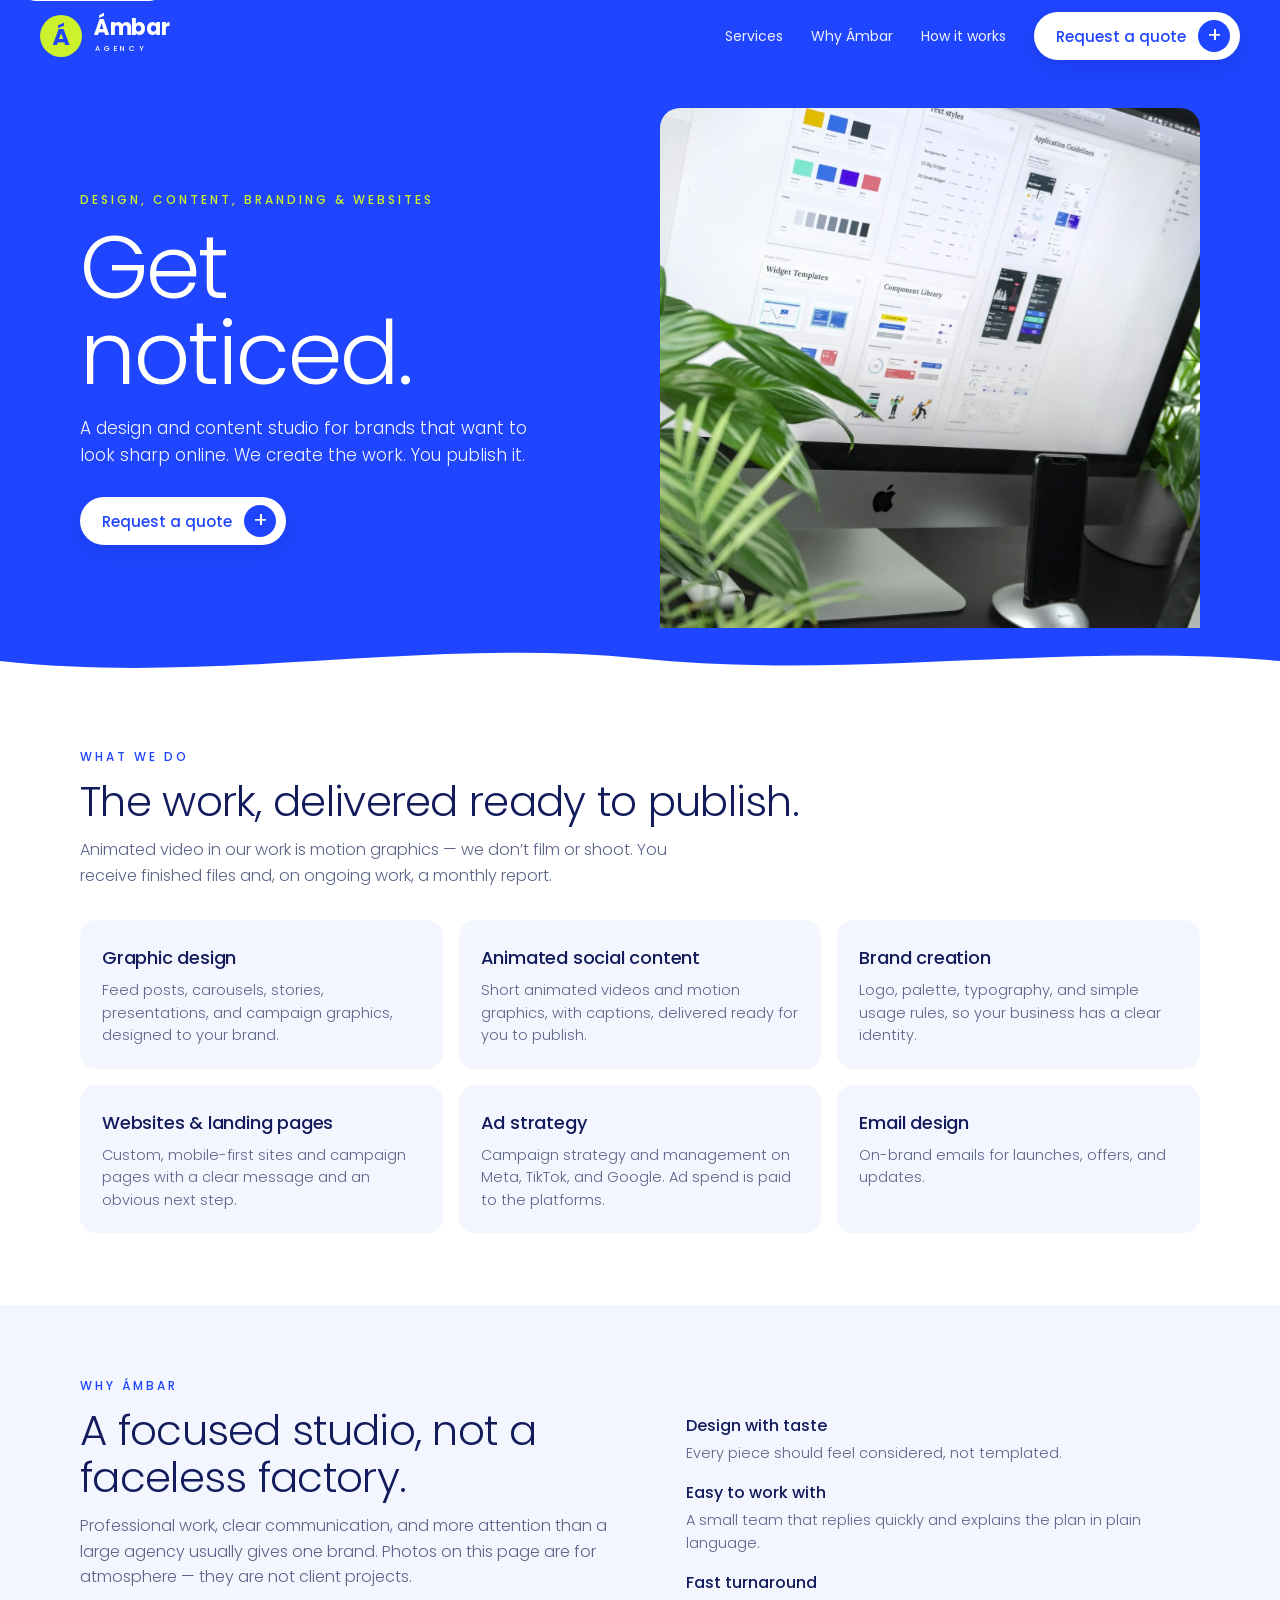
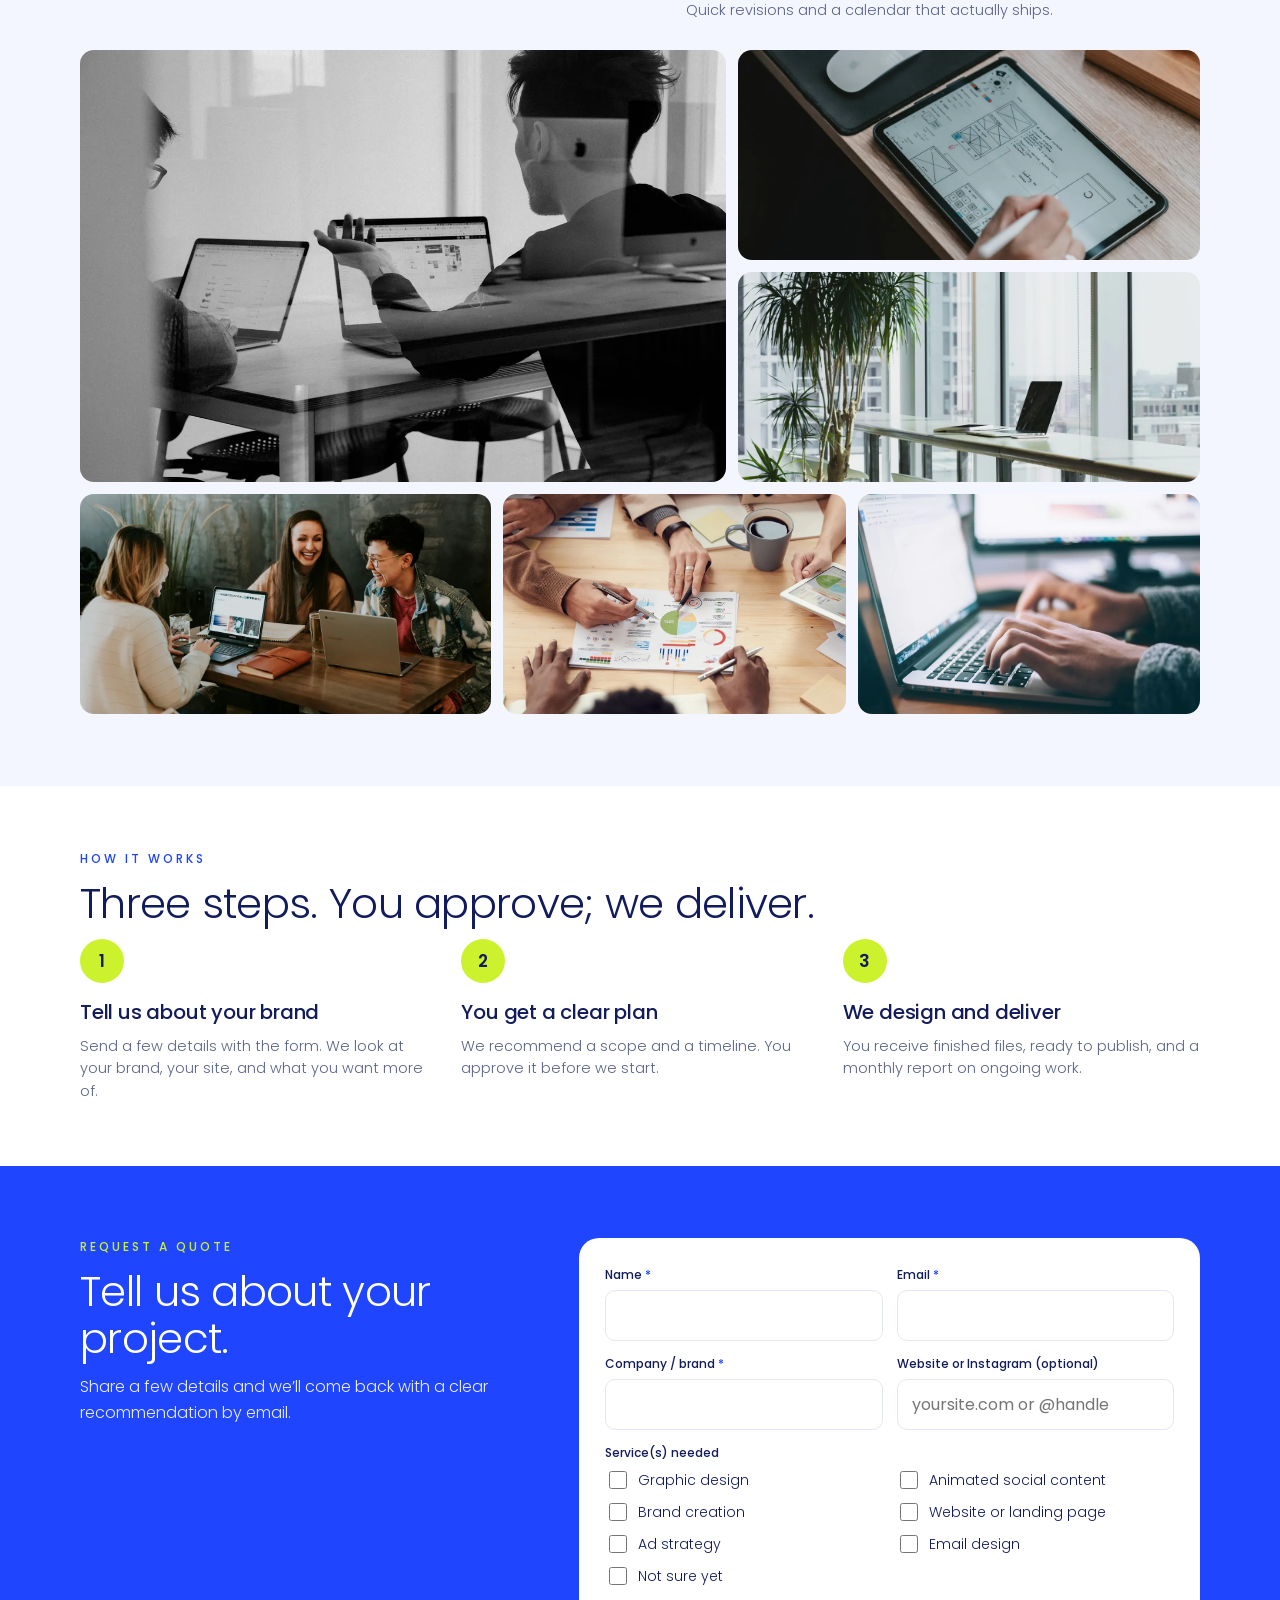
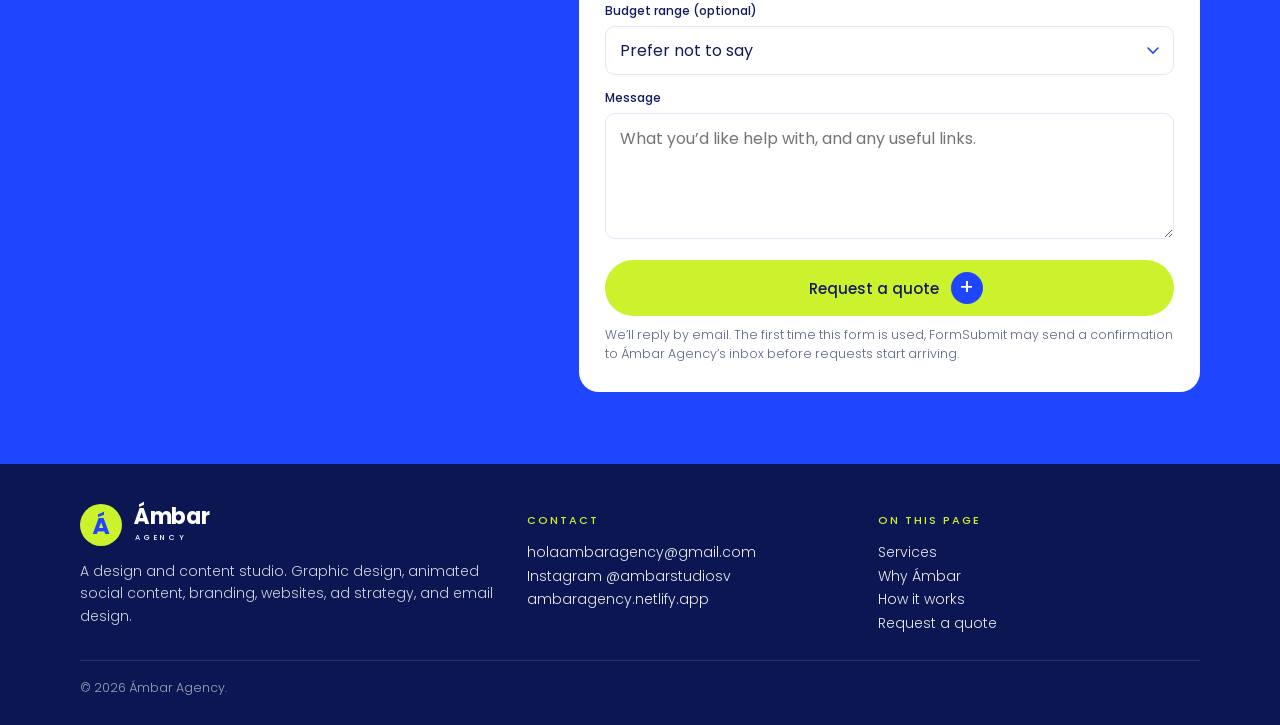
==== index.html @ e2cdd773 "Publish landing page Co-authored-by: AmbarAgency <AmbarAgency@users.noreply.github.com>" ====
<!DOCTYPE html>
<html lang="en">
<head>
  <meta charset="utf-8">
  <meta name="viewport" content="width=device-width, initial-scale=1, viewport-fit=cover">
  <title>Ámbar Agency — Design, content, branding &amp; websites</title>
  <meta name="description" content="A design and content studio. Graphic design, animated social content, brand identity, websites, ad strategy, and email design for businesses that want to look sharp and get noticed.">
  <link rel="icon" href="assets/images/favicon.svg" type="image/svg+xml">
  <link rel="stylesheet" href="assets/css/styles.css">
</head>
<body>
  <a class="skip" href="#main">Skip to content</a>

  <header class="site-header">
    <div class="wrap">
      <a class="logo" href="#top" aria-label="Ámbar Agency home">
        <span class="mark" aria-hidden="true">Á</span>
        <span class="wordmark">
          <div class="name">Ámbar</div>
          <div class="sub">AGENCY</div>
        </span>
      </a>
      <button class="menu-toggle" type="button" aria-expanded="false" aria-controls="site-nav" aria-label="Open menu">
        <span></span>
      </button>
      <nav class="nav" id="site-nav">
        <a href="#services">Services</a>
        <a href="#why">Why Ámbar</a>
        <a href="#how">How it works</a>
        <a class="btn btn-light" href="#quote">Request a quote <i class="plus" aria-hidden="true">+</i></a>
      </nav>
    </div>
  </header>

  <main id="main">
    <section class="hero" id="top">
      <div class="wrap hero-grid">
        <div>
          <p class="eyebrow">Design, content, branding &amp; websites</p>
          <h1>Get<br>noticed.</h1>
          <p class="lede">A design and content studio for brands that want to look sharp online. We create the work. You publish it.</p>
          <div class="hero-cta">
            <a class="btn btn-light" href="#quote">Request a quote <i class="plus" aria-hidden="true">+</i></a>
          </div>
        </div>
        <div class="hero-photo"><picture>
              <source srcset="img/hero-workspace.webp" type="image/webp">
              <img src="img/hero-workspace.jpg" alt="A design workspace with a computer showing a brand design system, plants, and a keyboard." width="1400" height="1750">
            </picture>
        </div>
      </div>
      <svg class="hero-wave" viewBox="0 0 1440 80" preserveAspectRatio="none" aria-hidden="true">
        <path d="M0 40 C 240 80, 480 0, 720 36 C 960 72, 1200 8, 1440 40 L 1440 80 L 0 80 Z" fill="currentColor"/>
      </svg>
    </section>

    <section class="services" id="services">
      <div class="wrap">
        <p class="eyebrow sec-kicker">What we do</p>
        <h2 class="sec-title">The work, delivered ready to publish.</h2>
        <p class="sec-lead">Animated video in our work is motion graphics — we don’t film or shoot. You receive finished files and, on ongoing work, a monthly report.</p>
        <div class="svc-grid">
          <article class="svc">
            <h3>Graphic design</h3>
            <p>Feed posts, carousels, stories, presentations, and campaign graphics, designed to your brand.</p>
          </article>
          <article class="svc">
            <h3>Animated social content</h3>
            <p>Short animated videos and motion graphics, with captions, delivered ready for you to publish.</p>
          </article>
          <article class="svc">
            <h3>Brand creation</h3>
            <p>Logo, palette, typography, and simple usage rules, so your business has a clear identity.</p>
          </article>
          <article class="svc">
            <h3>Websites &amp; landing pages</h3>
            <p>Custom, mobile-first sites and campaign pages with a clear message and an obvious next step.</p>
          </article>
          <article class="svc">
            <h3>Ad strategy</h3>
            <p>Campaign strategy and management on Meta, TikTok, and Google. Ad spend is paid to the platforms.</p>
          </article>
          <article class="svc">
            <h3>Email design</h3>
            <p>On-brand emails for launches, offers, and updates.</p>
          </article>
        </div>
      </div>
    </section>

    <section class="why" id="why">
      <div class="wrap">
        <div class="why-top">
          <div>
            <p class="eyebrow sec-kicker">Why Ámbar</p>
            <h2 class="sec-title">A focused studio, not a faceless factory.</h2>
            <p class="sec-lead">Professional work, clear communication, and more attention than a large agency usually gives one brand. Photos on this page are for atmosphere — they are not client projects.</p>
          </div>
          <div class="why-points">
            <div>
              <h3>Design with taste</h3>
              <p>Every piece should feel considered, not templated.</p>
            </div>
            <div>
              <h3>Easy to work with</h3>
              <p>A small team that replies quickly and explains the plan in plain language.</p>
            </div>
            <div>
              <h3>Fast turnaround</h3>
              <p>Quick revisions and a calendar that actually ships.</p>
            </div>
          </div>
        </div>
        <div class="mosaic">
          <figure class="wide"><picture>
              <source srcset="img/studio-session.webp" type="image/webp">
              <img src="img/studio-session.jpg" alt="People reviewing work on laptops in a bright studio." width="1200" height="800" loading="lazy">
            </picture></figure>
          <figure><picture>
              <source srcset="img/design-tablet.webp" type="image/webp">
              <img src="img/design-tablet.jpg" alt="A person sketching a website layout on a tablet." width="1200" height="800" loading="lazy">
            </picture></figure>
          <figure><picture>
              <source srcset="img/bright-office.webp" type="image/webp">
              <img src="img/bright-office.jpg" alt="A bright office desk with a laptop by a window." width="1200" height="800" loading="lazy">
            </picture></figure>
        </div>
        <div class="band">
          <figure><picture>
              <source srcset="img/team-collab.webp" type="image/webp">
              <img src="img/team-collab.jpg" alt="Three colleagues collaborating with laptops at a wooden table." width="1200" height="800" loading="lazy">
            </picture></figure>
          <figure><picture>
              <source srcset="img/strategy-table.webp" type="image/webp">
              <img src="img/strategy-table.jpg" alt="A team reviewing charts and a tablet around a shared table." width="1200" height="675" loading="lazy">
            </picture></figure>
          <figure><picture>
              <source srcset="img/laptop-work.webp" type="image/webp">
              <img src="img/laptop-work.jpg" alt="Hands typing on a laptop at a desk." width="1200" height="798" loading="lazy">
            </picture></figure>
        </div>
      </div>
    </section>

    <section class="how" id="how">
      <div class="wrap">
        <p class="eyebrow sec-kicker">How it works</p>
        <h2 class="sec-title">Three steps. You approve; we deliver.</h2>
        <div class="steps">
          <article class="step">
            <div class="n">1</div>
            <h3>Tell us about your brand</h3>
            <p>Send a few details with the form. We look at your brand, your site, and what you want more of.</p>
          </article>
          <article class="step">
            <div class="n">2</div>
            <h3>You get a clear plan</h3>
            <p>We recommend a scope and a timeline. You approve it before we start.</p>
          </article>
          <article class="step">
            <div class="n">3</div>
            <h3>We design and deliver</h3>
            <p>You receive finished files, ready to publish, and a monthly report on ongoing work.</p>
          </article>
        </div>
      </div>
    </section>

    <section class="quote" id="quote">
      <div class="wrap quote-grid">
        <div>
          <p class="eyebrow sec-kicker">Request a quote</p>
          <h2 class="sec-title">Tell us about your project.</h2>
          <p class="sec-lead">Share a few details and we’ll come back with a clear recommendation by email.</p>
        </div>
        <form class="quote-form" id="quote-form" action="https://formsubmit.co/holaambaragency@gmail.com" method="POST">
          <input type="hidden" name="_subject" value="New quote request - Ambar Agency">
          <input type="hidden" name="_template" value="table">
          <input type="hidden" name="_captcha" value="false">
          <input type="hidden" name="_next" value="https://ambaragency.github.io/thank-you.html">
          <input class="honey" type="text" name="_honey" tabindex="-1" autocomplete="off" aria-hidden="true">

          <div class="form-row">
            <div class="field">
              <label for="name">Name <span class="req">*</span></label>
              <input type="text" id="name" name="name" autocomplete="name" required>
            </div>
            <div class="field">
              <label for="email">Email <span class="req">*</span></label>
              <input type="email" id="email" name="email" autocomplete="email" required>
            </div>
          </div>
          <div class="form-row">
            <div class="field">
              <label for="company">Company / brand <span class="req">*</span></label>
              <input type="text" id="company" name="company" autocomplete="organization" required>
            </div>
            <div class="field">
              <label for="website">Website or Instagram (optional)</label>
              <input type="text" id="website" name="website" placeholder="yoursite.com or @handle" autocomplete="url">
            </div>
          </div>

          <span class="checks-label">Service(s) needed</span>
          <div class="checks">
            <label class="check"><input type="checkbox" name="services" value="Graphic design"> Graphic design</label>
            <label class="check"><input type="checkbox" name="services" value="Animated social content"> Animated social content</label>
            <label class="check"><input type="checkbox" name="services" value="Brand creation"> Brand creation</label>
            <label class="check"><input type="checkbox" name="services" value="Website or landing page"> Website or landing page</label>
            <label class="check"><input type="checkbox" name="services" value="Ad strategy"> Ad strategy</label>
            <label class="check"><input type="checkbox" name="services" value="Email design"> Email design</label>
            <label class="check"><input type="checkbox" name="services" value="Not sure yet"> Not sure yet</label>
          </div>

          <div class="field">
            <label for="budget">Budget range (optional)</label>
            <select id="budget" name="budget">
              <option value="">Prefer not to say</option>
              <option value="A one-off project">A one-off project</option>
              <option value="An ongoing collaboration">An ongoing collaboration</option>
              <option value="A website or brand project">A website or brand project</option>
              <option value="Not sure yet">Not sure yet</option>
            </select>
          </div>
          <div class="field">
            <label for="message">Message</label>
            <textarea id="message" name="message" rows="4" placeholder="What you’d like help with, and any useful links."></textarea>
          </div>
          <div class="form-actions">
            <button class="btn btn-lime" type="submit">Request a quote <i class="plus" aria-hidden="true">+</i></button>
          </div>
          <p class="form-note">We’ll reply by email. The first time this form is used, FormSubmit may send a confirmation to Ámbar Agency’s inbox before requests start arriving.</p>
        </form>
      </div>
    </section>
  </main>

  <footer class="site-footer">
    <div class="wrap">
      <div class="foot-grid">
        <div>
          <a class="logo" href="#top" aria-label="Ámbar Agency home">
            <span class="mark" aria-hidden="true">Á</span>
            <span class="wordmark">
              <div class="name">Ámbar</div>
              <div class="sub">AGENCY</div>
            </span>
          </a>
          <p>A design and content studio. Graphic design, animated social content, branding, websites, ad strategy, and email design.</p>
        </div>
        <div class="foot-col">
          <h3>Contact</h3>
          <ul>
            <li><a href="mailto:holaambaragency@gmail.com">holaambaragency@gmail.com</a></li>
            <li><a href="https://www.instagram.com/ambarstudiosv" target="_blank" rel="noopener noreferrer">Instagram @ambarstudiosv</a></li>
            <li><a href="https://ambaragency.netlify.app/" target="_blank" rel="noopener noreferrer">ambaragency.netlify.app</a></li>
          </ul>
        </div>
        <div class="foot-col">
          <h3>On this page</h3>
          <ul>
            <li><a href="#services">Services</a></li>
            <li><a href="#why">Why Ámbar</a></li>
            <li><a href="#how">How it works</a></li>
            <li><a href="#quote">Request a quote</a></li>
          </ul>
        </div>
      </div>
      <div class="foot-bottom">© 2026 Ámbar Agency.</div>
    </div>
  </footer>

  <div class="mobile-cta">
    <a class="btn btn-lime" href="#quote">Request a quote <i class="plus" aria-hidden="true">+</i></a>
  </div>

  <script src="assets/js/main.js"></script>
</body>
</html>
---- assets/css/styles.css ----
/* Ámbar Agency — restaurant landing page */

@font-face {
  font-family: "Poppins";
  font-style: normal;
  font-weight: 300;
  font-display: swap;
  src: url("../fonts/poppins-300-latin-ext.woff2") format("woff2");
  unicode-range: U+0100-02BA, U+02BD-02C5, U+02C7-02CC, U+02CE-02D7, U+02DD-02FF, U+0304, U+0308, U+0329, U+1D00-1DBF, U+1E00-1E9F, U+1EF2-1EFF, U+2020, U+20A0-20AB, U+20AD-20C4, U+2113, U+2C60-2C7F, U+A720-A7FF;
}
@font-face {
  font-family: "Poppins";
  font-style: normal;
  font-weight: 300;
  font-display: swap;
  src: url("../fonts/poppins-300-latin.woff2") format("woff2");
  unicode-range: U+0000-00FF, U+0131, U+0152-0153, U+02BB-02BC, U+02C6, U+02DA, U+02DC, U+0304, U+0308, U+0329, U+2000-206F, U+20AC, U+2122, U+2191, U+2193, U+2212, U+2215, U+FEFF, U+FFFD;
}
@font-face {
  font-family: "Poppins";
  font-style: normal;
  font-weight: 400;
  font-display: swap;
  src: url("../fonts/poppins-400-latin-ext.woff2") format("woff2");
  unicode-range: U+0100-02BA, U+02BD-02C5, U+02C7-02CC, U+02CE-02D7, U+02DD-02FF, U+0304, U+0308, U+0329, U+1D00-1DBF, U+1E00-1E9F, U+1EF2-1EFF, U+2020, U+20A0-20AB, U+20AD-20C4, U+2113, U+2C60-2C7F, U+A720-A7FF;
}
@font-face {
  font-family: "Poppins";
  font-style: normal;
  font-weight: 400;
  font-display: swap;
  src: url("../fonts/poppins-400-latin.woff2") format("woff2");
  unicode-range: U+0000-00FF, U+0131, U+0152-0153, U+02BB-02BC, U+02C6, U+02DA, U+02DC, U+0304, U+0308, U+0329, U+2000-206F, U+20AC, U+2122, U+2191, U+2193, U+2212, U+2215, U+FEFF, U+FFFD;
}
@font-face {
  font-family: "Poppins";
  font-style: normal;
  font-weight: 500;
  font-display: swap;
  src: url("../fonts/poppins-500-latin-ext.woff2") format("woff2");
  unicode-range: U+0100-02BA, U+02BD-02C5, U+02C7-02CC, U+02CE-02D7, U+02DD-02FF, U+0304, U+0308, U+0329, U+1D00-1DBF, U+1E00-1E9F, U+1EF2-1EFF, U+2020, U+20A0-20AB, U+20AD-20C4, U+2113, U+2C60-2C7F, U+A720-A7FF;
}
@font-face {
  font-family: "Poppins";
  font-style: normal;
  font-weight: 500;
  font-display: swap;
  src: url("../fonts/poppins-500-latin.woff2") format("woff2");
  unicode-range: U+0000-00FF, U+0131, U+0152-0153, U+02BB-02BC, U+02C6, U+02DA, U+02DC, U+0304, U+0308, U+0329, U+2000-206F, U+20AC, U+2122, U+2191, U+2193, U+2212, U+2215, U+FEFF, U+FFFD;
}
@font-face {
  font-family: "Poppins";
  font-style: normal;
  font-weight: 600;
  font-display: swap;
  src: url("../fonts/poppins-600-latin-ext.woff2") format("woff2");
  unicode-range: U+0100-02BA, U+02BD-02C5, U+02C7-02CC, U+02CE-02D7, U+02DD-02FF, U+0304, U+0308, U+0329, U+1D00-1DBF, U+1E00-1E9F, U+1EF2-1EFF, U+2020, U+20A0-20AB, U+20AD-20C4, U+2113, U+2C60-2C7F, U+A720-A7FF;
}
@font-face {
  font-family: "Poppins";
  font-style: normal;
  font-weight: 600;
  font-display: swap;
  src: url("../fonts/poppins-600-latin.woff2") format("woff2");
  unicode-range: U+0000-00FF, U+0131, U+0152-0153, U+02BB-02BC, U+02C6, U+02DA, U+02DC, U+0304, U+0308, U+0329, U+2000-206F, U+20AC, U+2122, U+2191, U+2193, U+2212, U+2215, U+FEFF, U+FFFD;
}
@font-face {
  font-family: "Poppins";
  font-style: normal;
  font-weight: 700;
  font-display: swap;
  src: url("../fonts/poppins-700-latin-ext.woff2") format("woff2");
  unicode-range: U+0100-02BA, U+02BD-02C5, U+02C7-02CC, U+02CE-02D7, U+02DD-02FF, U+0304, U+0308, U+0329, U+1D00-1DBF, U+1E00-1E9F, U+1EF2-1EFF, U+2020, U+20A0-20AB, U+20AD-20C4, U+2113, U+2C60-2C7F, U+A720-A7FF;
}
@font-face {
  font-family: "Poppins";
  font-style: normal;
  font-weight: 700;
  font-display: swap;
  src: url("../fonts/poppins-700-latin.woff2") format("woff2");
  unicode-range: U+0000-00FF, U+0131, U+0152-0153, U+02BB-02BC, U+02C6, U+02DA, U+02DC, U+0304, U+0308, U+0329, U+2000-206F, U+20AC, U+2122, U+2191, U+2193, U+2212, U+2215, U+FEFF, U+FFFD;
}

:root {
  --blue: #1F45FF;
  --lime: #CCF22E;
  --navy: #0C1652;
  --ink: #121C5C;
  --muted: #5B6488;
  --bg: #F4F6FF;
  --line: #E3E7F5;
  --white: #ffffff;
  --header-h: 72px;
  --radius: 16px;
  --wrap: 1120px;
}

*, *::before, *::after { box-sizing: border-box; }
html { scroll-behavior: smooth; }
html, body {
  margin: 0; padding: 0;
  font-family: "Poppins", sans-serif;
  color: var(--ink);
  background: var(--white);
  -webkit-font-smoothing: antialiased;
  -moz-osx-font-smoothing: grayscale;
}
body { overflow-x: hidden; }
img, svg { max-width: 100%; display: block; height: auto; }
a { color: inherit; }
button, input, select, textarea { font-family: inherit; }
button { cursor: pointer; }

.skip {
  position: absolute; left: 16px; top: -40px;
  background: var(--white); color: var(--blue);
  padding: 8px 14px; border-radius: 999px; z-index: 200;
  font-weight: 500; text-decoration: none;
}
.skip:focus { top: 16px; }

.wrap {
  width: min(var(--wrap), calc(100% - 48px));
  margin-inline: auto;
}

/* Buttons */
.btn {
  display: inline-flex; align-items: center; gap: 12px;
  border-radius: 999px; text-decoration: none;
  font-weight: 500; font-size: 15px; line-height: 1;
  padding: 8px 10px 8px 22px; border: 0;
  transition: transform .18s ease, background .18s ease;
  white-space: nowrap; cursor: pointer;
}
.btn .plus {
  width: 32px; height: 32px; border-radius: 50%;
  display: inline-flex; align-items: center; justify-content: center;
  font-size: 22px; font-weight: 400; font-style: normal;
  line-height: 1; padding-bottom: 2px; flex-shrink: 0;
}
.btn:hover { transform: translateY(-1px); }
.btn:focus-visible { outline: 3px solid var(--lime); outline-offset: 3px; }
.btn-light { background: var(--white); color: var(--blue); box-shadow: 0 8px 24px rgba(8,16,80,.12); }
.btn-light .plus { background: var(--blue); color: var(--white); }
.btn-lime { background: var(--lime); color: var(--ink); }
.btn-lime .plus { background: var(--blue); color: var(--white); }
.btn-ghost { background: transparent; color: var(--white); border: 1.5px solid rgba(255,255,255,.5); padding: 14px 22px; }
.btn-ghost:hover { background: rgba(255,255,255,.1); border-color: var(--white); }

/* Header */
.site-header {
  position: sticky; top: 0; z-index: 100;
  background: var(--blue); height: var(--header-h);
  display: flex; align-items: center;
}
.site-header .wrap {
  display: flex; align-items: center; justify-content: space-between; gap: 24px;
  width: min(1200px, calc(100% - 40px));
}
.logo { display: flex; align-items: center; gap: 12px; text-decoration: none; color: var(--white); flex-shrink: 0; }
.logo .mark {
  width: 42px; height: 42px; border-radius: 50%; background: var(--lime); color: var(--blue);
  font-weight: 700; font-size: 23px; display: flex; align-items: center; justify-content: center;
  line-height: 1; padding-top: 3px;
}
.logo .name { font-weight: 700; font-size: 22px; line-height: 1; letter-spacing: -0.3px; }
.logo .sub { font-size: 7.5px; letter-spacing: 3.8px; font-weight: 500; margin-top: 4px; margin-left: 1px; }

.nav { display: flex; align-items: center; gap: 28px; }
.nav a:not(.btn) { color: var(--white); text-decoration: none; font-size: 14px; opacity: .92; }
.nav a:not(.btn):hover { opacity: 1; text-decoration: underline; text-underline-offset: 4px; }

.menu-toggle {
  display: none; width: 44px; height: 44px; border: 0; background: transparent; padding: 10px; margin-right: -8px;
}
.menu-toggle span, .menu-toggle span::before, .menu-toggle span::after {
  display: block; width: 22px; height: 2px; background: var(--white); border-radius: 2px; position: relative;
  transition: transform .2s ease, opacity .2s ease;
}
.menu-toggle span::before, .menu-toggle span::after { content: ""; position: absolute; left: 0; }
.menu-toggle span::before { top: -7px; }
.menu-toggle span::after { top: 7px; }
body.nav-open .menu-toggle span { background: transparent; }
body.nav-open .menu-toggle span::before { top: 0; transform: rotate(45deg); }
body.nav-open .menu-toggle span::after { top: 0; transform: rotate(-45deg); }

/* Hero */
.hero {
  position: relative; background: var(--blue); color: var(--white); overflow: hidden;
  padding: 36px 0 0;
}
.hero-grid {
  display: grid; grid-template-columns: 1fr 1fr; gap: 40px; align-items: center;
  padding-bottom: 56px;
}
.eyebrow {
  font-size: 12px; letter-spacing: 3px; text-transform: uppercase; font-weight: 500;
  color: var(--lime); margin: 0 0 16px;
}
.hero h1 {
  font-weight: 300; font-size: clamp(48px, 7.2vw, 88px);
  line-height: .98; letter-spacing: -2px; margin: 0;
}
.hero .lede {
  font-weight: 300; font-size: 17px; line-height: 1.6;
  max-width: 28em; margin: 18px 0 0; opacity: .95;
}
.hero-cta { margin-top: 28px; }
.hero-photo {
  position: relative; border-radius: 20px 20px 0 0; overflow: hidden;
  min-height: 420px; align-self: end;
}
.hero-photo img { width: 100%; height: 520px; object-fit: cover; object-position: 50% 40%; }
.hero-wave {
  position: absolute; left: 0; right: 0; bottom: -1px; width: 100%; height: 48px;
  color: var(--white); z-index: 2;
}

/* Shared */
section { padding: 72px 0; }
.sec-kicker { margin: 0 0 12px; color: var(--blue); }
.sec-title {
  font-weight: 300; font-size: clamp(28px, 4vw, 42px);
  line-height: 1.12; letter-spacing: -.7px; margin: 0 0 12px; color: var(--ink);
}
.sec-lead {
  font-weight: 300; font-size: 16px; line-height: 1.6; color: var(--muted);
  max-width: 38em; margin: 0 0 32px;
}

/* Services */
.services { background: var(--white); padding-top: 64px; }
.svc-grid {
  display: grid; grid-template-columns: repeat(3, 1fr); gap: 16px;
}
.svc {
  background: var(--bg); border-radius: var(--radius); padding: 24px 22px 22px;
}
.svc h3 { font-weight: 500; font-size: 18px; margin: 0 0 8px; letter-spacing: -.2px; }
.svc p { font-weight: 300; font-size: 14.5px; line-height: 1.55; color: var(--muted); margin: 0; }

/* Why / photo strip */
.why { background: var(--bg); }
.why-top { display: grid; grid-template-columns: 1.1fr 1fr; gap: 40px; align-items: end; margin-bottom: 28px; }
.why-points { display: grid; gap: 16px; }
.why-points h3 { font-weight: 500; font-size: 16px; margin: 0 0 4px; }
.why-points p { font-weight: 300; font-size: 14.5px; line-height: 1.55; color: var(--muted); margin: 0; }
.mosaic {
  display: grid; grid-template-columns: 1.4fr 1fr; grid-template-rows: 210px 210px; gap: 12px;
}
.mosaic .wide { grid-row: 1 / 3; }
.mosaic figure, .band figure { margin: 0; border-radius: 14px; overflow: hidden; height: 100%; }
.mosaic img, .band img { width: 100%; height: 100%; object-fit: cover; }
.band {
  display: grid; grid-template-columns: 1.2fr 1fr 1fr; gap: 12px; margin-top: 12px;
}
.band figure { height: 220px; }

/* How */
.how { background: var(--white); padding-top: 64px; padding-bottom: 64px; }
.steps { display: grid; grid-template-columns: repeat(3, 1fr); gap: 24px; }
.step .n {
  width: 44px; height: 44px; border-radius: 50%; background: var(--lime); color: var(--ink);
  font-weight: 600; font-size: 17px; display: flex; align-items: center; justify-content: center; margin-bottom: 14px;
}
.step h3 { font-weight: 500; font-size: 20px; margin: 0 0 8px; letter-spacing: -.2px; }
.step p { font-weight: 300; font-size: 14.5px; line-height: 1.55; color: var(--muted); margin: 0; }

/* Quote form */
.quote { background: var(--blue); color: var(--white); position: relative; overflow: hidden; }
.quote .sec-kicker { color: var(--lime); }
.quote .sec-title { color: var(--white); }
.quote .sec-lead { color: rgba(255,255,255,.9); }
.quote-grid { display: grid; grid-template-columns: .85fr 1.15fr; gap: 40px; align-items: start; }
.quote-form {
  background: var(--white); color: var(--ink); border-radius: 20px; padding: 28px 26px; position: relative; z-index: 2;
}
.form-row { display: grid; grid-template-columns: 1fr 1fr; gap: 14px; }
.field { margin-bottom: 14px; }
.field label, .checks-label {
  display: block; font-size: 12px; font-weight: 500; margin-bottom: 6px; color: var(--ink);
}
.field .req { color: var(--blue); }
.field input, .field select, .field textarea {
  width: 100%; border: 1.5px solid var(--line); border-radius: 10px;
  padding: 12px 14px; font-size: 16px; color: var(--ink); background: var(--white);
  appearance: none; -webkit-appearance: none;
}
.field select {
  background-image: url("data:image/svg+xml;utf8,<svg xmlns='http://www.w3.org/2000/svg' width='12' height='8' viewBox='0 0 12 8'><path d='M1 1l5 5 5-5' stroke='%231F45FF' stroke-width='1.6' fill='none' stroke-linecap='round'/></svg>");
  background-repeat: no-repeat; background-position: right 14px center; padding-right: 36px;
}
.field textarea { min-height: 88px; resize: vertical; }
.field input:focus, .field select:focus, .field textarea:focus {
  outline: none; border-color: var(--blue); box-shadow: 0 0 0 3px rgba(31,69,255,.15);
}
.honey { display: none !important; }
.checks { display: grid; grid-template-columns: 1fr 1fr; gap: 8px 12px; margin: 0 0 14px; }
.check { display: flex; align-items: center; gap: 8px; font-size: 14px; font-weight: 300; color: var(--ink); }
.check input { width: 18px; height: 18px; accent-color: var(--blue); flex-shrink: 0; }
.form-actions { margin-top: 6px; }
.form-actions .btn { width: 100%; justify-content: center; padding-top: 12px; padding-bottom: 12px; }
.form-note { font-size: 12.5px; font-weight: 300; color: var(--muted); margin: 10px 0 0; line-height: 1.5; }

/* Footer */
.site-footer { background: var(--navy); color: var(--white); padding: 40px 0 28px; }
.foot-grid {
  display: grid; grid-template-columns: 1.3fr 1fr 1fr; gap: 28px;
  padding-bottom: 24px; border-bottom: 1px solid rgba(255,255,255,.12);
}
.site-footer p { font-weight: 300; font-size: 14px; line-height: 1.6; color: rgba(255,255,255,.8); margin: 14px 0 0; max-width: 32em; }
.foot-col h3 { font-size: 11px; letter-spacing: 2px; text-transform: uppercase; font-weight: 500; color: var(--lime); margin: 8px 0 12px; }
.foot-col a, .foot-col li { font-weight: 300; font-size: 14px; color: rgba(255,255,255,.9); text-decoration: none; line-height: 1.7; }
.foot-col ul { list-style: none; margin: 0; padding: 0; }
.foot-col a:hover { text-decoration: underline; text-underline-offset: 3px; }
.foot-bottom { padding-top: 18px; font-size: 12.5px; font-weight: 300; color: rgba(255,255,255,.6); }

/* Thank-you page */
.thanks { min-height: calc(100dvh - var(--header-h)); background: var(--blue); color: var(--white); display: flex; align-items: center; padding: 64px 0; }
.thanks h1 { font-weight: 300; font-size: clamp(40px, 6vw, 72px); letter-spacing: -1.5px; line-height: 1; margin: 0 0 16px; }
.thanks p { font-weight: 300; font-size: 17px; line-height: 1.6; max-width: 28em; margin: 0 0 28px; opacity: .95; }

.mobile-cta {
  display: none; position: fixed; left: 0; right: 0; bottom: 0; z-index: 90;
  padding: 10px 16px calc(10px + env(safe-area-inset-bottom));
  background: linear-gradient(to top, rgba(255,255,255,.98), rgba(255,255,255,.95));
  box-shadow: 0 -8px 24px rgba(18,28,92,.1);
}
.mobile-cta .btn { width: 100%; justify-content: center; }
.mobile-cta.is-hidden { display: none !important; }

#quote, #services, #why, #how, #top { scroll-margin-top: calc(var(--header-h) + 8px); }

@media (max-width: 860px) {
  .menu-toggle { display: flex; align-items: center; justify-content: center; }
  .nav {
    display: none; position: fixed; top: var(--header-h); left: 0; right: 0; bottom: 0;
    background: var(--blue); flex-direction: column; align-items: flex-start;
    padding: 28px 24px 40px; gap: 0; overflow: auto;
  }
  body.nav-open .nav { display: flex; }
  .nav a:not(.btn) { font-size: 26px; font-weight: 300; padding: 12px 0; width: 100%; border-bottom: 1px solid rgba(255,255,255,.15); }
  .nav .btn { margin-top: 28px; }
  .hero-grid, .svc-grid, .steps, .quote-grid, .why-top, .foot-grid, .form-row, .checks, .mosaic, .band {
    grid-template-columns: 1fr;
  }
  .mosaic { grid-template-rows: 240px 180px 180px; }
  .mosaic .wide { grid-row: auto; }
  .band figure { height: 200px; }
  .hero-photo { min-height: 0; border-radius: 16px; margin-bottom: 8px; }
  .hero-photo img { height: 280px; }
  .hero-grid { padding-bottom: 36px; }
  section { padding: 56px 0; }
  .mobile-cta { display: block; }
  body { padding-bottom: 76px; }
  html { scroll-padding-bottom: 84px; }
}
@media (max-width: 560px) {
  .wrap { width: min(var(--wrap), calc(100% - 32px)); }
  .logo .name { font-size: 20px; }
  .hero h1 { letter-spacing: -1.2px; }
  .quote-form { padding: 22px 16px; }
}
@media (prefers-reduced-motion: reduce) {
  html { scroll-behavior: auto; }
  .btn { transition: none; }
}
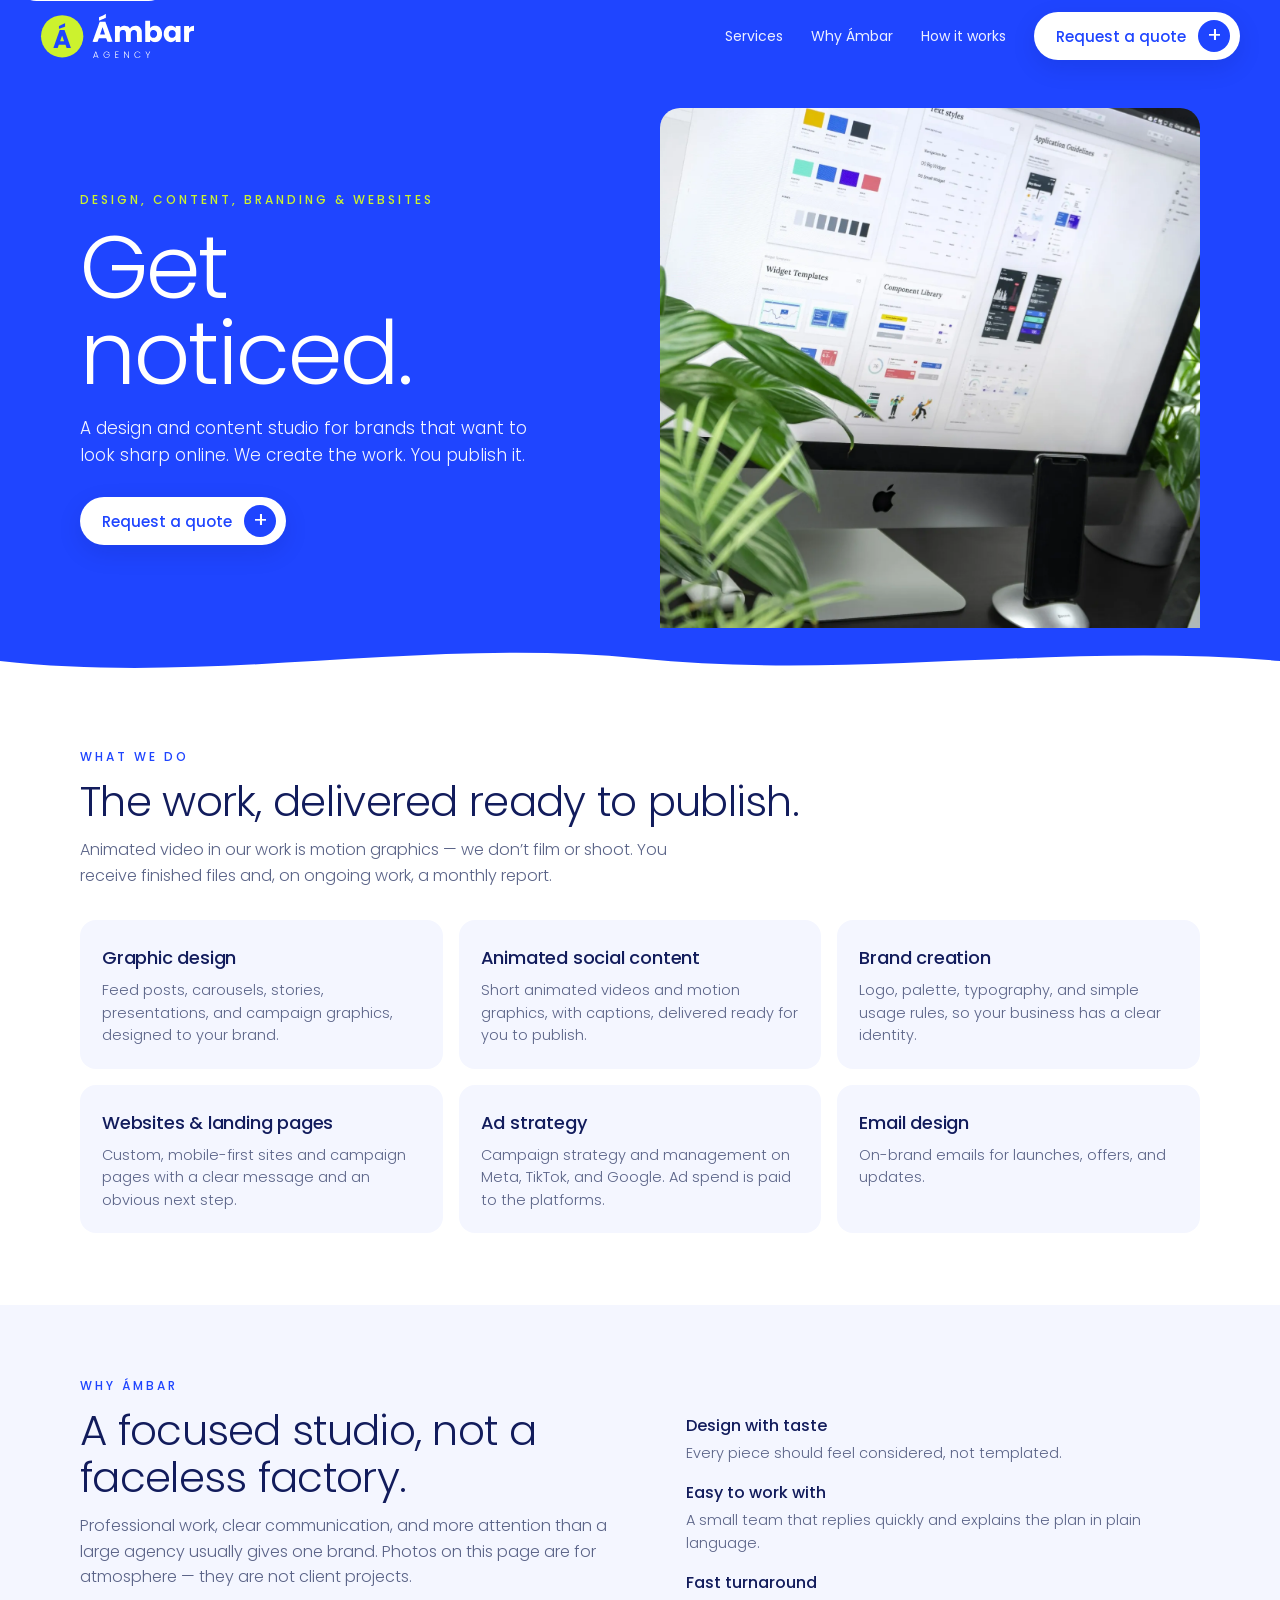
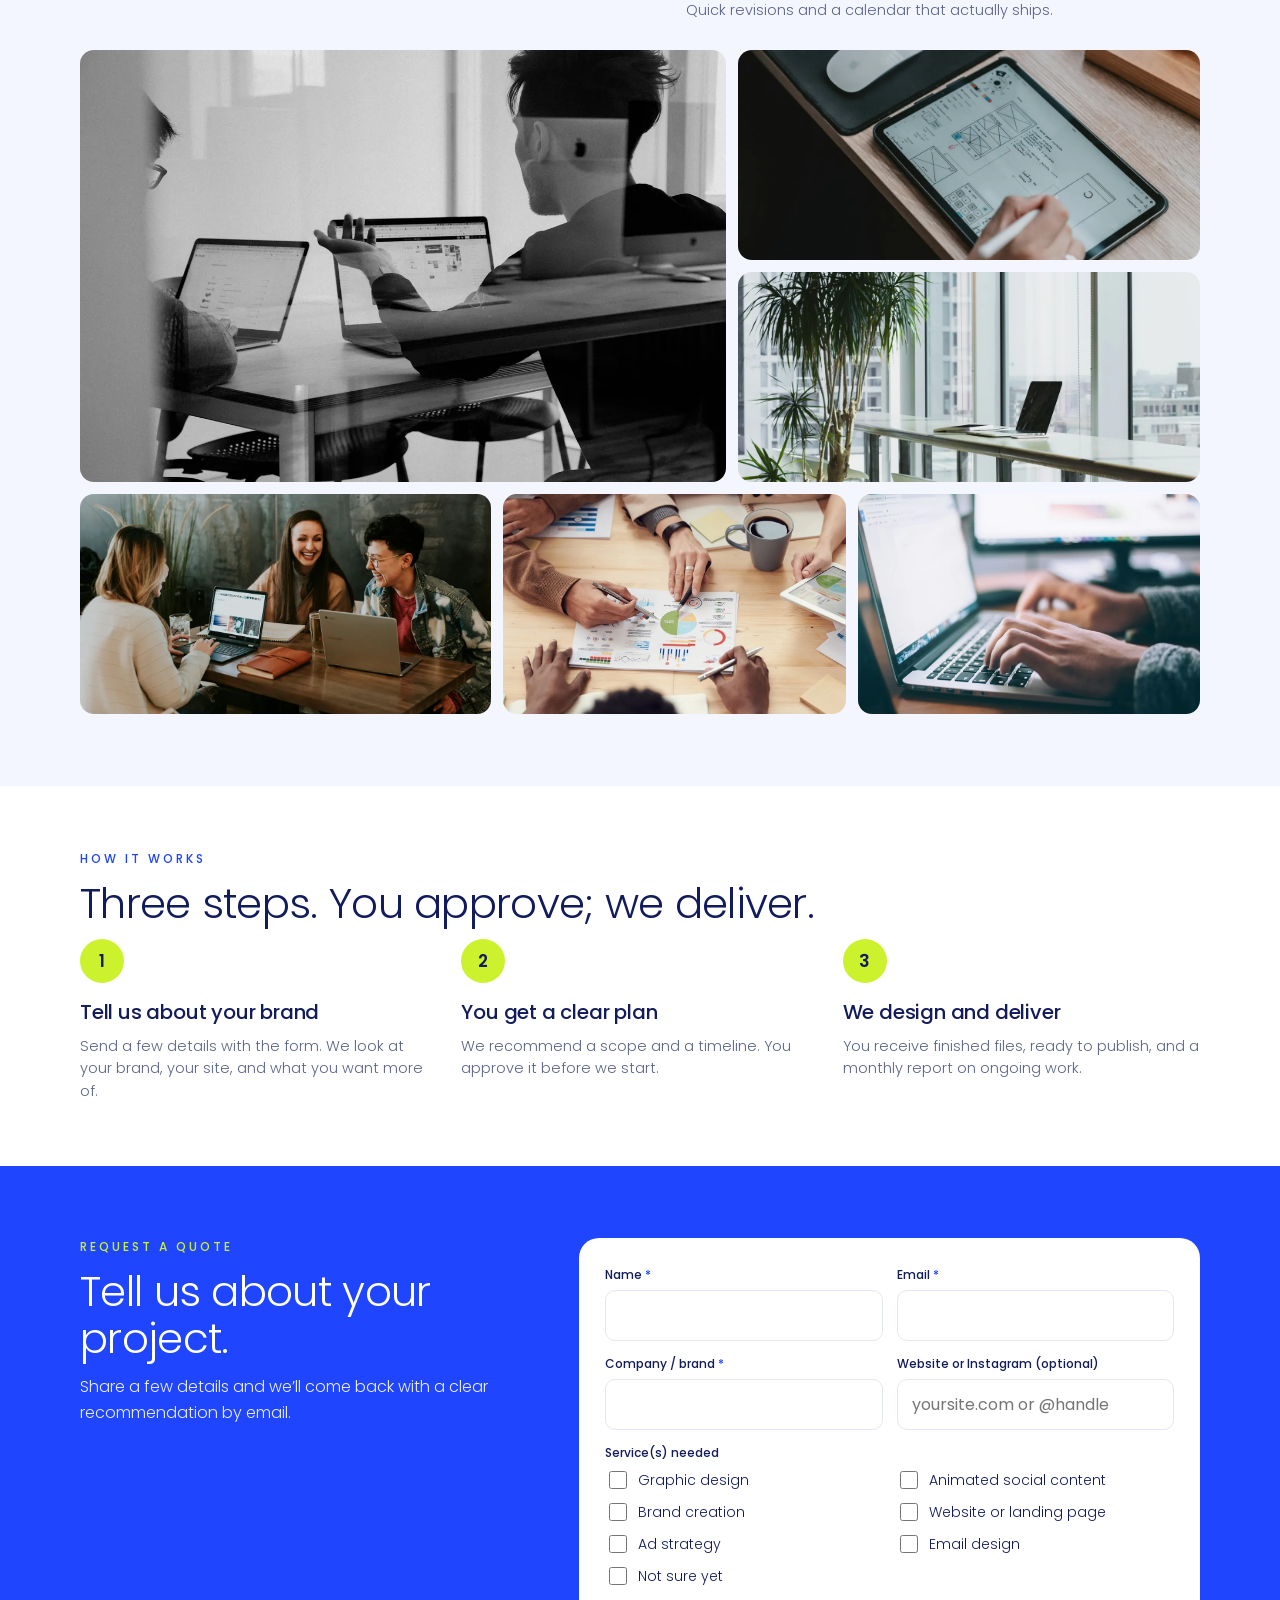
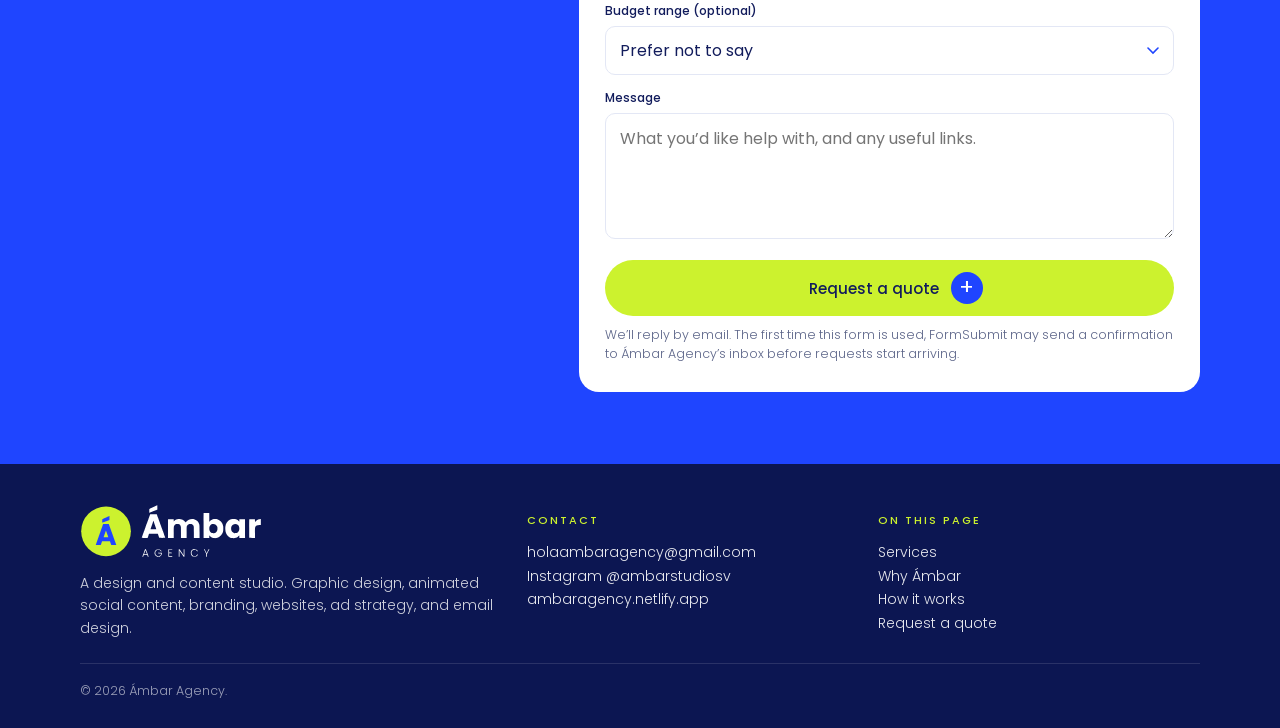
==== commit d101722e: "Official logo Co-authored-by: AmbarAgency <AmbarAgency@users.noreply.github.com>" ====
--- a/index.html
+++ b/index.html
@@ -6,6 +6,8 @@
   <title>Ámbar Agency — Design, content, branding &amp; websites</title>
   <meta name="description" content="A design and content studio. Graphic design, animated social content, brand identity, websites, ad strategy, and email design for businesses that want to look sharp and get noticed.">
   <link rel="icon" href="assets/images/favicon.svg" type="image/svg+xml">
+  <link rel="icon" href="assets/images/favicon-32.png" sizes="32x32" type="image/png">
+  <link rel="apple-touch-icon" href="assets/images/apple-touch-icon.png">
   <link rel="stylesheet" href="assets/css/styles.css">
 </head>
 <body>
@@ -13,13 +15,7 @@
 
   <header class="site-header">
     <div class="wrap">
-      <a class="logo" href="#top" aria-label="Ámbar Agency home">
-        <span class="mark" aria-hidden="true">Á</span>
-        <span class="wordmark">
-          <div class="name">Ámbar</div>
-          <div class="sub">AGENCY</div>
-        </span>
-      </a>
+      <a class="logo" href="#top" aria-label="Ámbar Agency home"><img class="logo-img" src="assets/images/logo-horizontal-white.svg" alt="Ámbar Agency" width="162" height="48"></a>
       <button class="menu-toggle" type="button" aria-expanded="false" aria-controls="site-nav" aria-label="Open menu">
         <span></span>
       </button>
@@ -239,13 +235,7 @@
     <div class="wrap">
       <div class="foot-grid">
         <div>
-          <a class="logo" href="#top" aria-label="Ámbar Agency home">
-            <span class="mark" aria-hidden="true">Á</span>
-            <span class="wordmark">
-              <div class="name">Ámbar</div>
-              <div class="sub">AGENCY</div>
-            </span>
-          </a>
+          <a class="logo" href="#top" aria-label="Ámbar Agency home"><img class="logo-img" src="assets/images/logo-horizontal-white.svg" alt="Ámbar Agency" width="162" height="48"></a>
           <p>A design and content studio. Graphic design, animated social content, branding, websites, ad strategy, and email design.</p>
         </div>
         <div class="foot-col">
--- a/assets/css/styles.css
+++ b/assets/css/styles.css
@@ -164,6 +164,8 @@
   font-weight: 700; font-size: 23px; display: flex; align-items: center; justify-content: center;
   line-height: 1; padding-top: 3px;
 }
+.logo .logo-img { display: block; height: 46px; width: auto; }
+.site-footer .logo .logo-img { height: 54px; }
 .logo .name { font-weight: 700; font-size: 22px; line-height: 1; letter-spacing: -0.3px; }
 .logo .sub { font-size: 7.5px; letter-spacing: 3.8px; font-weight: 500; margin-top: 4px; margin-left: 1px; }
 
@@ -359,6 +361,7 @@
 @media (max-width: 560px) {
   .wrap { width: min(var(--wrap), calc(100% - 32px)); }
   .logo .name { font-size: 20px; }
+  .logo .logo-img { height: 38px; }
   .hero h1 { letter-spacing: -1.2px; }
   .quote-form { padding: 22px 16px; }
 }
